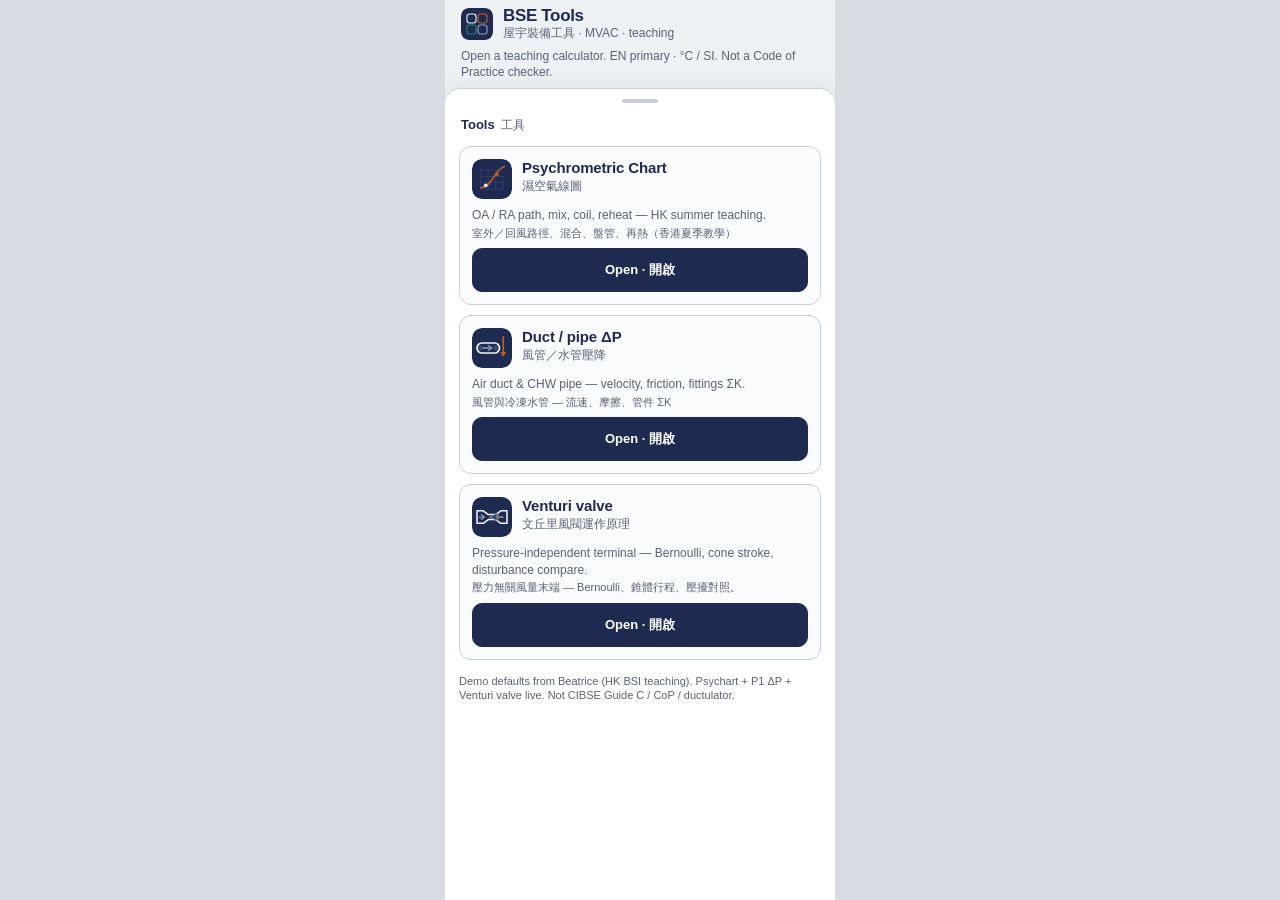
==== index.html @ 530e9b0f "ship: Venturi valve viz live — drop PREVIEW Justin OK via Sua 2026-10-28 Asia/Hong_Kong. Merge previ" ====
<!DOCTYPE html>
<html lang="en">
<head>
  <meta charset="utf-8" />
  <meta name="viewport" content="width=device-width, initial-scale=1, viewport-fit=cover" />
  <title>BSE Tools · 屋宇裝備工具</title>
  <meta name="description" content="BSE teaching tools hub — Psychrometric Chart and more. EN primary · °C / SI. Not a Code of Practice checker." />
  <link rel="stylesheet" href="styles.css" />
  <link rel="icon" href="logos/bse-tools.svg" type="image/svg+xml" />
</head>
<body>
  <div class="phone" id="app">
    <header class="appbar">
      <img class="mark" src="logos/bse-tools.svg" alt="" width="32" height="32" />
      <div class="titles">
        <h1>BSE Tools</h1>
        <div class="sub"><span lang="zh-Hant">屋宇裝備工具</span> · MVAC · teaching</div>
      </div>
    </header>
    <p class="intro">Open a teaching calculator. EN primary · °C / SI. Not a Code of Practice checker.</p>

    <section class="sheet" aria-label="Tools">
      <div class="grab" aria-hidden="true"></div>
      <div class="section-label">
        <span class="en">Tools</span>
        <span class="zh" lang="zh-Hant">工具</span>
      </div>

      <div class="cards">
        <a class="card" id="card-psychart" href="https://justinksw.github.io/psychrometric-chart/" aria-labelledby="card-psychart-en card-psychart-zh">
          <div class="card-top">
            <img src="logos/psychart.svg" alt="" width="40" height="40" />
            <div class="card-titles">
              <span class="en" id="card-psychart-en">Psychrometric Chart</span>
              <span class="zh" id="card-psychart-zh" lang="zh-Hant">濕空氣線圖</span>
            </div>
          </div>
          <p class="purpose">
            OA / RA path, mix, coil, reheat — HK summer teaching.
            <span class="zh-line" lang="zh-Hant">室外／回風路徑、混合、盤管、再熱（香港夏季教學）</span>
          </p>
          <span class="cta">Open · 開啟</span>
        </a>

        <a class="card" id="card-p1" href="https://justinksw.github.io/pressure-drop/" aria-labelledby="card-p1-en card-p1-zh">
          <div class="card-top">
            <img src="logos/p1-dp.svg" alt="" width="40" height="40" />
            <div class="card-titles">
              <span class="en" id="card-p1-en">Duct / pipe ΔP</span>
              <span class="zh" id="card-p1-zh" lang="zh-Hant">風管／水管壓降</span>
            </div>
          </div>
          <p class="purpose">
            Air duct &amp; CHW pipe — velocity, friction, fittings ΣK.
            <span class="zh-line" lang="zh-Hant">風管與冷凍水管 — 流速、摩擦、管件 ΣK</span>
          </p>
          <span class="cta">Open · 開啟</span>
        </a>

        <a class="card" id="card-venturi" href="tools/venturi-valve/" aria-label="Open Venturi valve teaching tool">
          <div class="card-top">
            <img src="logos/venturi-valve.svg" alt="" width="40" height="40" />
            <div class="card-titles">
              <span class="en">Venturi valve</span>
              <span class="zh">文丘里風閥運作原理</span>
            </div>
          </div>
          <p class="purpose">
            Pressure-independent terminal — Bernoulli, cone stroke, disturbance compare.
            <span class="zh-line">壓力無關風量末端 — Bernoulli、錐體行程、壓擾對照。</span>
          </p>
          <span class="cta">Open · 開啟</span>
        </a>
      </div>

      <p class="demo-note">Demo defaults from Beatrice (HK BSI teaching). Psychart + P1 ΔP + Venturi valve live. Not CIBSE Guide C / CoP / ductulator.</p>
    </section>
  </div>
</body>
</html>
---- styles.css ----
/* Tokens + type lifted from live psychart styles.css — do not invent a separate hub palette */
:root {
  --canvas: #EEF1F4;
  --panel: #FFFFFF;
  --ink: #1E2A50;
  --muted: #5A6178;
  --line: #C8CDD8;
  --accent: #C45C26;
  --comfort-edge: #2E7D6E;
  --focus: #174A7C;
  --safe-top: env(safe-area-inset-top, 0px);
  --safe-bottom: env(safe-area-inset-bottom, 0px);
}
* { box-sizing: border-box; }
html, body {
  margin: 0;
  padding: 0;
  background: #D8DCE2;
  color: var(--ink);
  font-family: -apple-system, BlinkMacSystemFont, "Segoe UI", Roboto,
    "Noto Sans TC", "PingFang TC", "Helvetica Neue", sans-serif;
  -webkit-text-size-adjust: 100%;
}
/* Primary canvas = iPhone 13 CSS frame (same as psychart .phone) */
.phone {
  width: 390px;
  max-width: 100vw;
  min-height: 844px;
  height: 100dvh;
  max-height: 100dvh;
  margin: 0 auto;
  background: var(--canvas);
  display: flex;
  flex-direction: column;
  overflow: hidden;
  position: relative;
}
@media (max-width: 430px) {
  .phone { width: 100%; min-height: 100dvh; }
}

header.appbar {
  flex: 0 0 auto;
  padding: 6px 16px 4px;
  padding-top: calc(6px + var(--safe-top));
  display: flex;
  align-items: center;
  gap: 10px;
}
header.appbar img.mark {
  width: 32px;
  height: 32px;
  border-radius: 8px;
  flex: 0 0 auto;
}
header.appbar .titles { min-width: 0; flex: 1 1 auto; }
header.appbar h1 {
  margin: 0;
  font-size: 17px;
  font-weight: 700;
  letter-spacing: -0.02em;
  line-height: 1.2;
}
header.appbar .sub {
  font-size: 12px;
  color: var(--muted);
  font-weight: 500;
  line-height: 1.3;
  overflow-wrap: anywhere;
  word-break: keep-all;
}
.badge {
  font-size: 11px;
  font-weight: 700;
  color: #8a4b12;
  background: #fde8d4;
  border: 1px solid #e8b078;
  border-radius: 999px;
  padding: 4px 8px;
  white-space: nowrap;
  flex: 0 0 auto;
}

.intro {
  margin: 0;
  padding: 2px 16px 8px;
  font-size: 12px;
  color: var(--muted);
  line-height: 1.35;
}

/* Sheet-style list area — same white sheet language as psychart bottom sheet */
.sheet {
  flex: 1 1 auto;
  min-height: 0;
  background: var(--panel);
  border-radius: 16px 16px 0 0;
  box-shadow: 0 -4px 20px rgba(0, 0, 0, 0.06);
  border-top: 1px solid var(--line);
  padding: 10px 14px calc(12px + var(--safe-bottom));
  overflow-x: hidden;
  overflow-y: auto;
  -webkit-overflow-scrolling: touch;
  display: flex;
  flex-direction: column;
  gap: 10px;
}
.grab {
  width: 36px;
  height: 4px;
  border-radius: 999px;
  background: var(--line);
  margin: 0 auto 4px;
}
.section-label {
  display: flex;
  align-items: baseline;
  gap: 6px;
  padding: 0 2px 2px;
}
.section-label .en {
  font-size: 13px;
  font-weight: 700;
}
.section-label .zh {
  font-size: 12px;
  color: var(--muted);
  font-weight: 500;
}

.cards {
  display: flex;
  flex-direction: column;
  gap: 10px;
}

.card {
  background: #FAFBFC;
  border: 1px solid var(--line);
  border-radius: 12px;
  padding: 12px;
  display: flex;
  flex-direction: column;
  gap: 8px;
  text-decoration: none;
  color: inherit;
}
.card.soon {
  cursor: default;
  background: #F3F5F8;
}
.card-top {
  display: flex;
  align-items: flex-start;
  gap: 10px;
}
.card-top img {
  width: 40px;
  height: 40px;
  border-radius: 10px;
  flex: 0 0 auto;
}
.card-titles { min-width: 0; flex: 1 1 auto; }
.card-titles .en {
  display: block;
  font-size: 15px;
  font-weight: 700;
  letter-spacing: -0.01em;
  line-height: 1.25;
}
.card-titles .zh {
  display: block;
  font-size: 12px;
  color: var(--muted);
  font-weight: 500;
  margin-top: 1px;
  line-height: 1.3;
  overflow-wrap: anywhere;
  word-break: keep-all;
}
.purpose {
  margin: 0;
  font-size: 12px;
  color: var(--muted);
  line-height: 1.35;
}
.purpose .zh-line {
  display: block;
  margin-top: 2px;
  font-size: 11px;
  overflow-wrap: anywhere;
  word-break: keep-all;
}

.cta {
  display: inline-flex;
  align-items: center;
  justify-content: center;
  min-height: 44px;
  min-width: 44px;
  padding: 0 10px;
  border-radius: 10px;
  font-size: 13px;
  font-weight: 600;
  border: 1px solid var(--ink);
  background: var(--ink);
  color: #fff;
  align-self: stretch;
  text-align: center;
}
/* Ring sits on the card link. .cta is a span, so :focus-visible never reached it. */
.card:focus-visible {
  outline: 3px solid var(--focus);
  outline-offset: 2px;
}
.cta.soon {
  background: var(--panel);
  color: var(--muted);
  border-color: var(--line);
  font-weight: 600;
}

.demo-note {
  margin: 4px 0 0;
  font-size: 11px;
  color: var(--muted);
  line-height: 1.35;
}
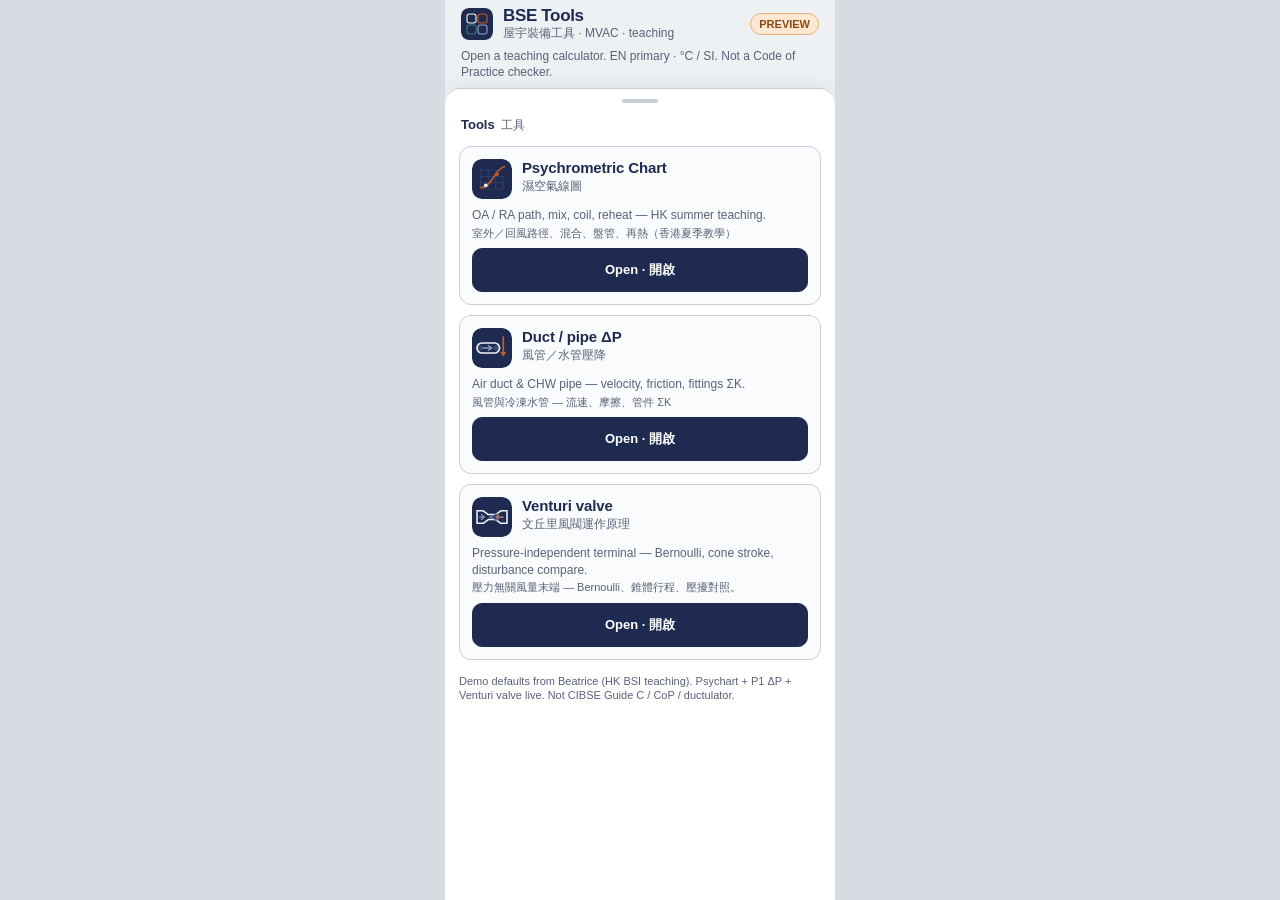
==== commit e5d3c938: "feat(venturi): layman Fork A v6 preview — 4-stage mock v2 Map mockup venturi-valve-v2 layman viz int" ====
--- a/index.html
+++ b/index.html
@@ -5,6 +5,7 @@
   <meta name="viewport" content="width=device-width, initial-scale=1, viewport-fit=cover" />
   <title>BSE Tools · 屋宇裝備工具</title>
   <meta name="description" content="BSE teaching tools hub — Psychrometric Chart and more. EN primary · °C / SI. Not a Code of Practice checker." />
+  <meta name="robots" content="noindex" />
   <link rel="stylesheet" href="styles.css" />
   <link rel="icon" href="logos/bse-tools.svg" type="image/svg+xml" />
 </head>
@@ -16,6 +17,7 @@
         <h1>BSE Tools</h1>
         <div class="sub"><span lang="zh-Hant">屋宇裝備工具</span> · MVAC · teaching</div>
       </div>
+      <span class="badge">PREVIEW</span>
     </header>
     <p class="intro">Open a teaching calculator. EN primary · °C / SI. Not a Code of Practice checker.</p>
 
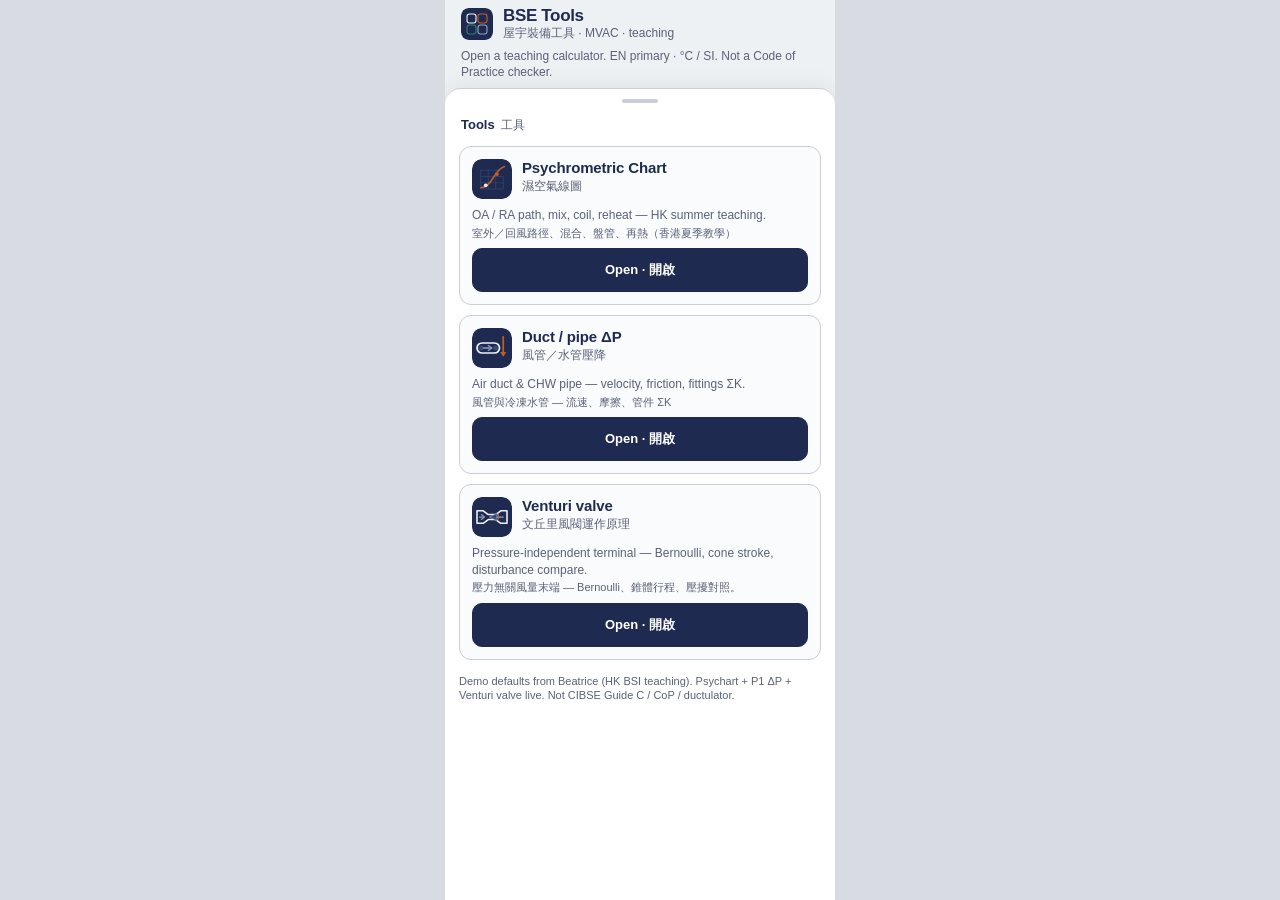
==== commit f846dd80: "chore(venturi): drop PREVIEW — layman Fork A live Co-authored-by: justinksw <justinksw@users.noreply" ====
--- a/index.html
+++ b/index.html
@@ -5,7 +5,6 @@
   <meta name="viewport" content="width=device-width, initial-scale=1, viewport-fit=cover" />
   <title>BSE Tools · 屋宇裝備工具</title>
   <meta name="description" content="BSE teaching tools hub — Psychrometric Chart and more. EN primary · °C / SI. Not a Code of Practice checker." />
-  <meta name="robots" content="noindex" />
   <link rel="stylesheet" href="styles.css" />
   <link rel="icon" href="logos/bse-tools.svg" type="image/svg+xml" />
 </head>
@@ -17,7 +16,6 @@
         <h1>BSE Tools</h1>
         <div class="sub"><span lang="zh-Hant">屋宇裝備工具</span> · MVAC · teaching</div>
       </div>
-      <span class="badge">PREVIEW</span>
     </header>
     <p class="intro">Open a teaching calculator. EN primary · °C / SI. Not a Code of Practice checker.</p>
 
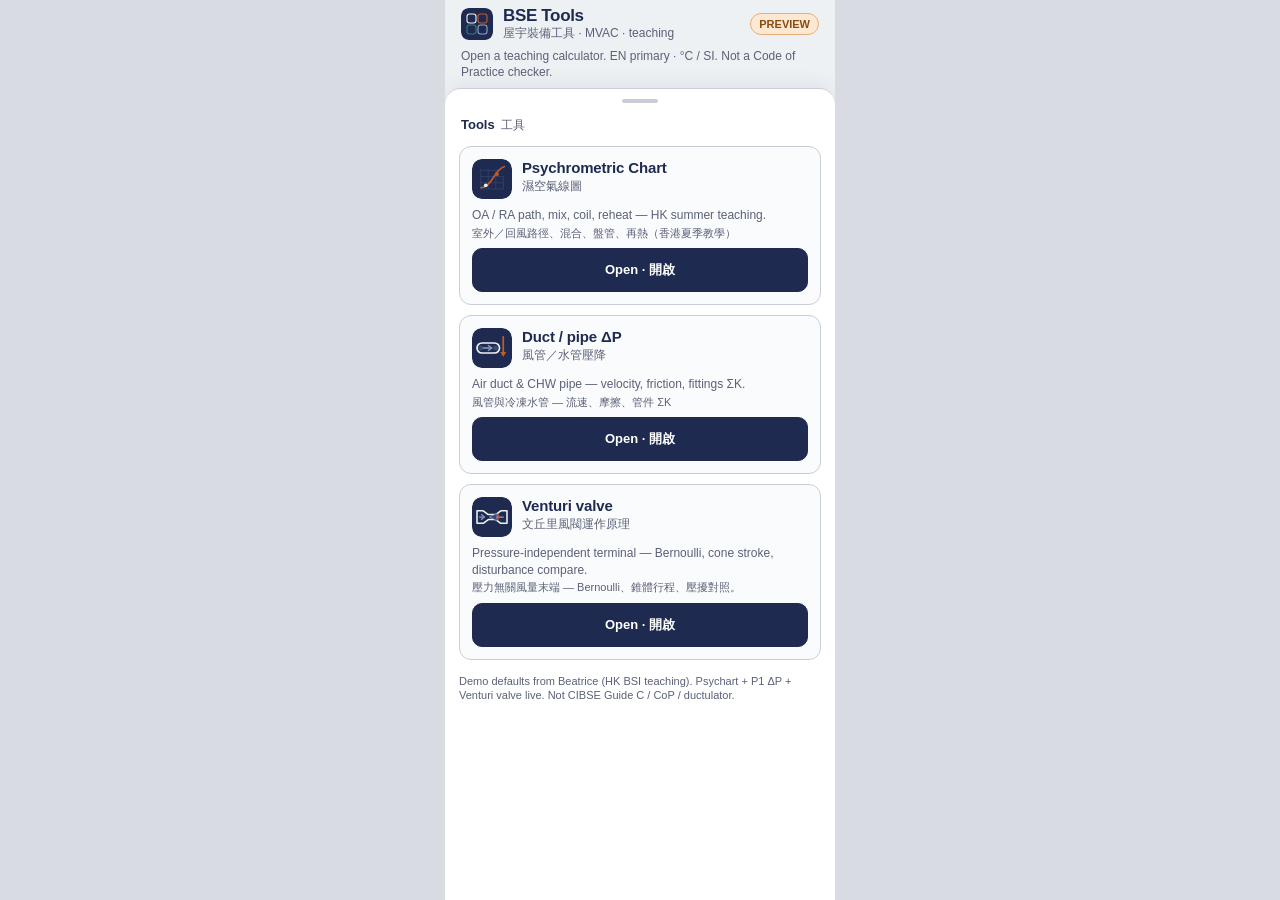
==== commit 089a0abd: "preview(venturi): expand first eFoot PI; restore PREVIEW chrome Re-add hub and Venturi PREVIEW badge" ====
--- a/index.html
+++ b/index.html
@@ -5,6 +5,7 @@
   <meta name="viewport" content="width=device-width, initial-scale=1, viewport-fit=cover" />
   <title>BSE Tools · 屋宇裝備工具</title>
   <meta name="description" content="BSE teaching tools hub — Psychrometric Chart and more. EN primary · °C / SI. Not a Code of Practice checker." />
+  <meta name="robots" content="noindex" />
   <link rel="stylesheet" href="styles.css" />
   <link rel="icon" href="logos/bse-tools.svg" type="image/svg+xml" />
 </head>
@@ -16,6 +17,7 @@
         <h1>BSE Tools</h1>
         <div class="sub"><span lang="zh-Hant">屋宇裝備工具</span> · MVAC · teaching</div>
       </div>
+      <span class="badge">PREVIEW</span>
     </header>
     <p class="intro">Open a teaching calculator. EN primary · °C / SI. Not a Code of Practice checker.</p>
 
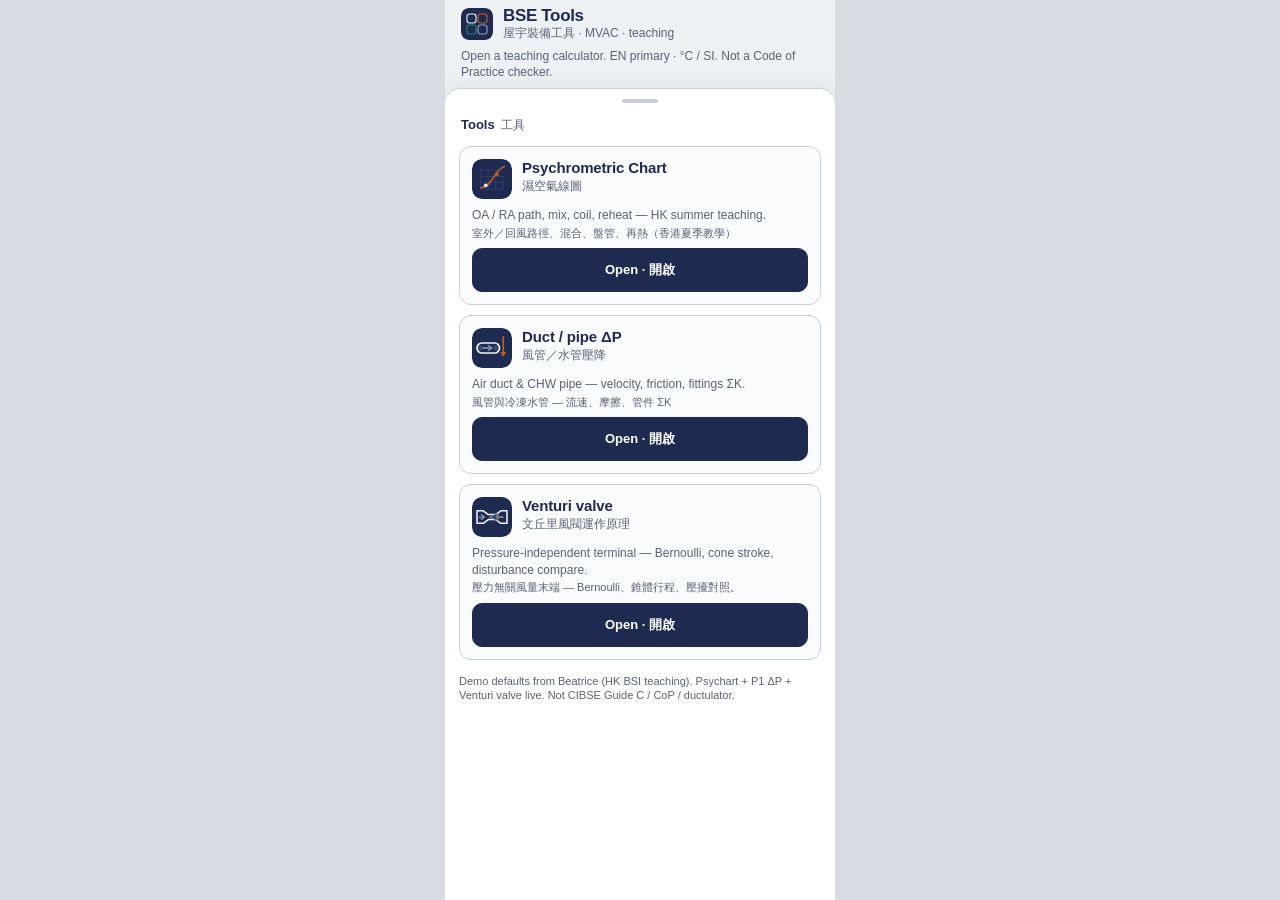
==== commit 97160a27: "chore(venturi): drop PREVIEW — PI expand + eFoot A live Co-authored-by: justinksw <justinksw@users.n" ====
--- a/index.html
+++ b/index.html
@@ -5,7 +5,6 @@
   <meta name="viewport" content="width=device-width, initial-scale=1, viewport-fit=cover" />
   <title>BSE Tools · 屋宇裝備工具</title>
   <meta name="description" content="BSE teaching tools hub — Psychrometric Chart and more. EN primary · °C / SI. Not a Code of Practice checker." />
-  <meta name="robots" content="noindex" />
   <link rel="stylesheet" href="styles.css" />
   <link rel="icon" href="logos/bse-tools.svg" type="image/svg+xml" />
 </head>
@@ -17,7 +16,6 @@
         <h1>BSE Tools</h1>
         <div class="sub"><span lang="zh-Hant">屋宇裝備工具</span> · MVAC · teaching</div>
       </div>
-      <span class="badge">PREVIEW</span>
     </header>
     <p class="intro">Open a teaching calculator. EN primary · °C / SI. Not a Code of Practice checker.</p>
 
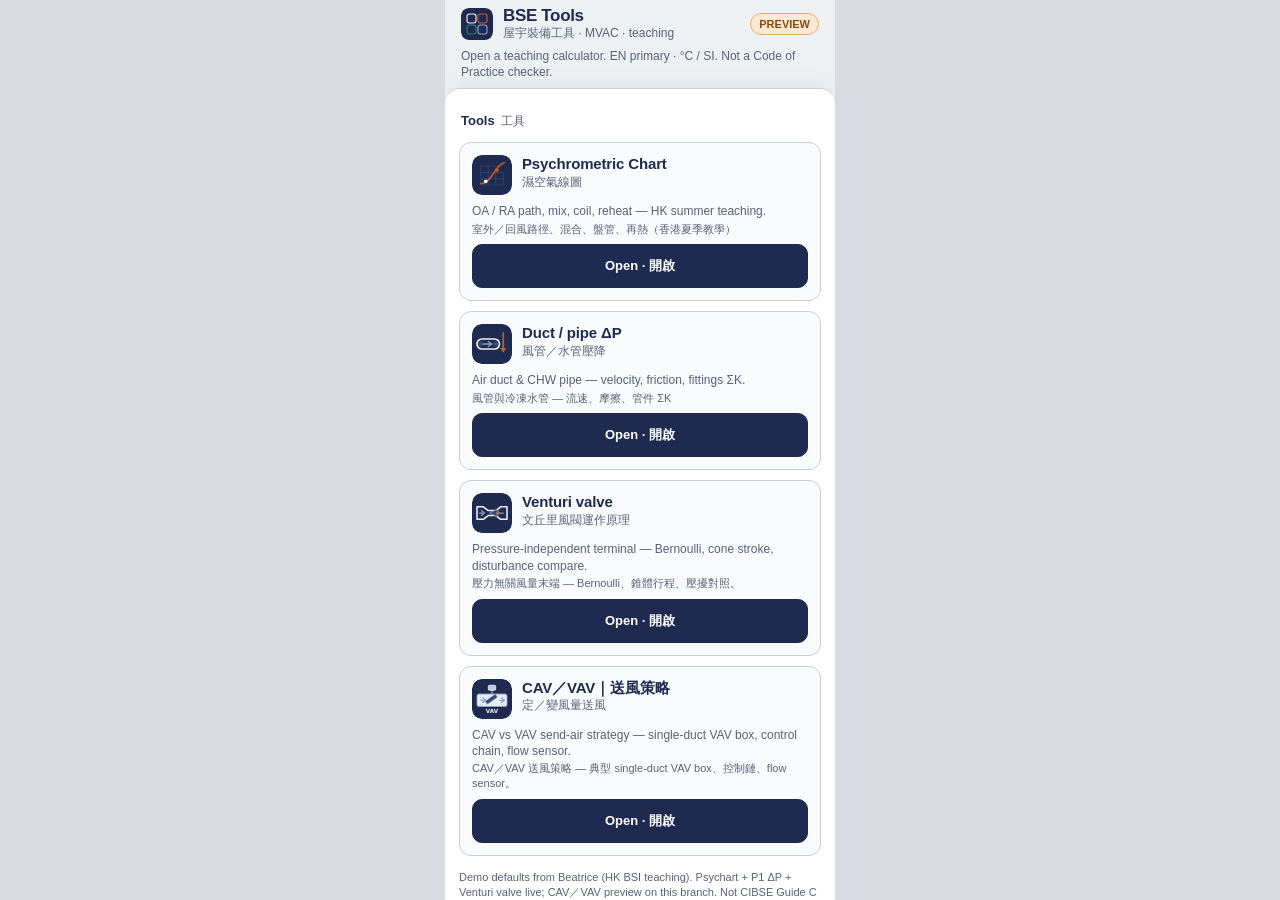
==== commit 2d8331ab: "feat(cav-vav): add PREVIEW teaching page and hub card Ship tools/cav-vav from locked mock (4 stages," ====
--- a/index.html
+++ b/index.html
@@ -3,8 +3,9 @@
 <head>
   <meta charset="utf-8" />
   <meta name="viewport" content="width=device-width, initial-scale=1, viewport-fit=cover" />
-  <title>BSE Tools · 屋宇裝備工具</title>
+  <title>BSE Tools · 屋宇裝備工具 · PREVIEW</title>
   <meta name="description" content="BSE teaching tools hub — Psychrometric Chart and more. EN primary · °C / SI. Not a Code of Practice checker." />
+  <meta name="robots" content="noindex" />
   <link rel="stylesheet" href="styles.css" />
   <link rel="icon" href="logos/bse-tools.svg" type="image/svg+xml" />
 </head>
@@ -16,6 +17,7 @@
         <h1>BSE Tools</h1>
         <div class="sub"><span lang="zh-Hant">屋宇裝備工具</span> · MVAC · teaching</div>
       </div>
+      <span class="badge">PREVIEW</span>
     </header>
     <p class="intro">Open a teaching calculator. EN primary · °C / SI. Not a Code of Practice checker.</p>
 
@@ -71,9 +73,24 @@
           </p>
           <span class="cta">Open · 開啟</span>
         </a>
+
+        <a class="card" id="card-cav-vav" href="tools/cav-vav/" aria-labelledby="card-cav-vav-en card-cav-vav-zh">
+          <div class="card-top">
+            <img src="logos/cav-vav.svg" alt="" width="40" height="40" />
+            <div class="card-titles">
+              <span class="en" id="card-cav-vav-en">CAV／VAV｜送風策略</span>
+              <span class="zh" id="card-cav-vav-zh" lang="zh-Hant">定／變風量送風</span>
+            </div>
+          </div>
+          <p class="purpose">
+            CAV vs VAV send-air strategy — single-duct VAV box, control chain, flow sensor.
+            <span class="zh-line" lang="zh-Hant">CAV／VAV 送風策略 — 典型 single-duct VAV box、控制鏈、flow sensor。</span>
+          </p>
+          <span class="cta">Open · 開啟</span>
+        </a>
       </div>
 
-      <p class="demo-note">Demo defaults from Beatrice (HK BSI teaching). Psychart + P1 ΔP + Venturi valve live. Not CIBSE Guide C / CoP / ductulator.</p>
+      <p class="demo-note">Demo defaults from Beatrice (HK BSI teaching). Psychart + P1 ΔP + Venturi valve live; CAV／VAV preview on this branch. Not CIBSE Guide C / CoP / ductulator.</p>
     </section>
   </div>
 </body>
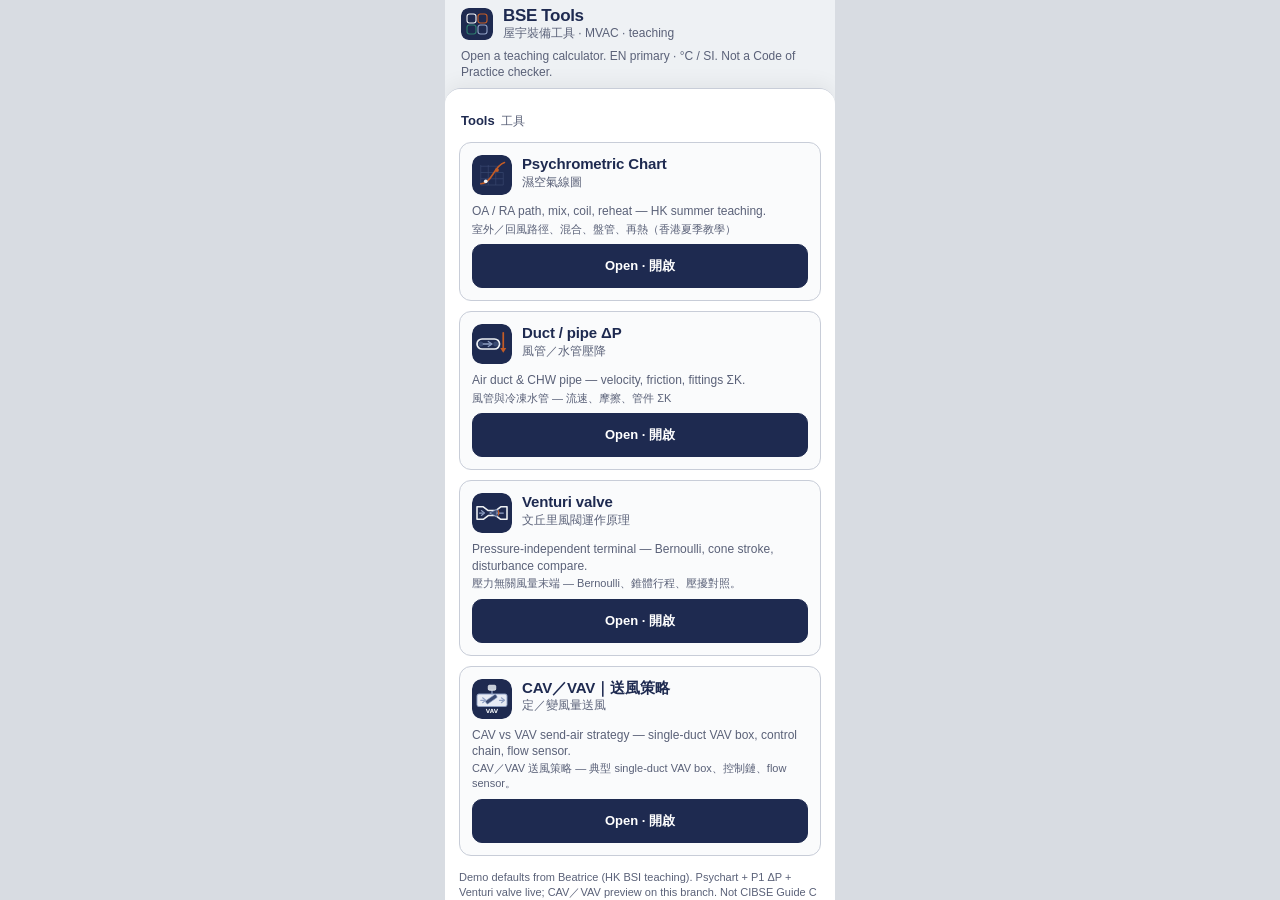
==== commit 823bd261: "chore(cav-vav): drop PREVIEW — CAV／VAV live Co-authored-by: justinksw <justinksw@users.noreply.githu" ====
--- a/index.html
+++ b/index.html
@@ -3,9 +3,8 @@
 <head>
   <meta charset="utf-8" />
   <meta name="viewport" content="width=device-width, initial-scale=1, viewport-fit=cover" />
-  <title>BSE Tools · 屋宇裝備工具 · PREVIEW</title>
+  <title>BSE Tools · 屋宇裝備工具</title>
   <meta name="description" content="BSE teaching tools hub — Psychrometric Chart and more. EN primary · °C / SI. Not a Code of Practice checker." />
-  <meta name="robots" content="noindex" />
   <link rel="stylesheet" href="styles.css" />
   <link rel="icon" href="logos/bse-tools.svg" type="image/svg+xml" />
 </head>
@@ -17,7 +16,6 @@
         <h1>BSE Tools</h1>
         <div class="sub"><span lang="zh-Hant">屋宇裝備工具</span> · MVAC · teaching</div>
       </div>
-      <span class="badge">PREVIEW</span>
     </header>
     <p class="intro">Open a teaching calculator. EN primary · °C / SI. Not a Code of Practice checker.</p>
 
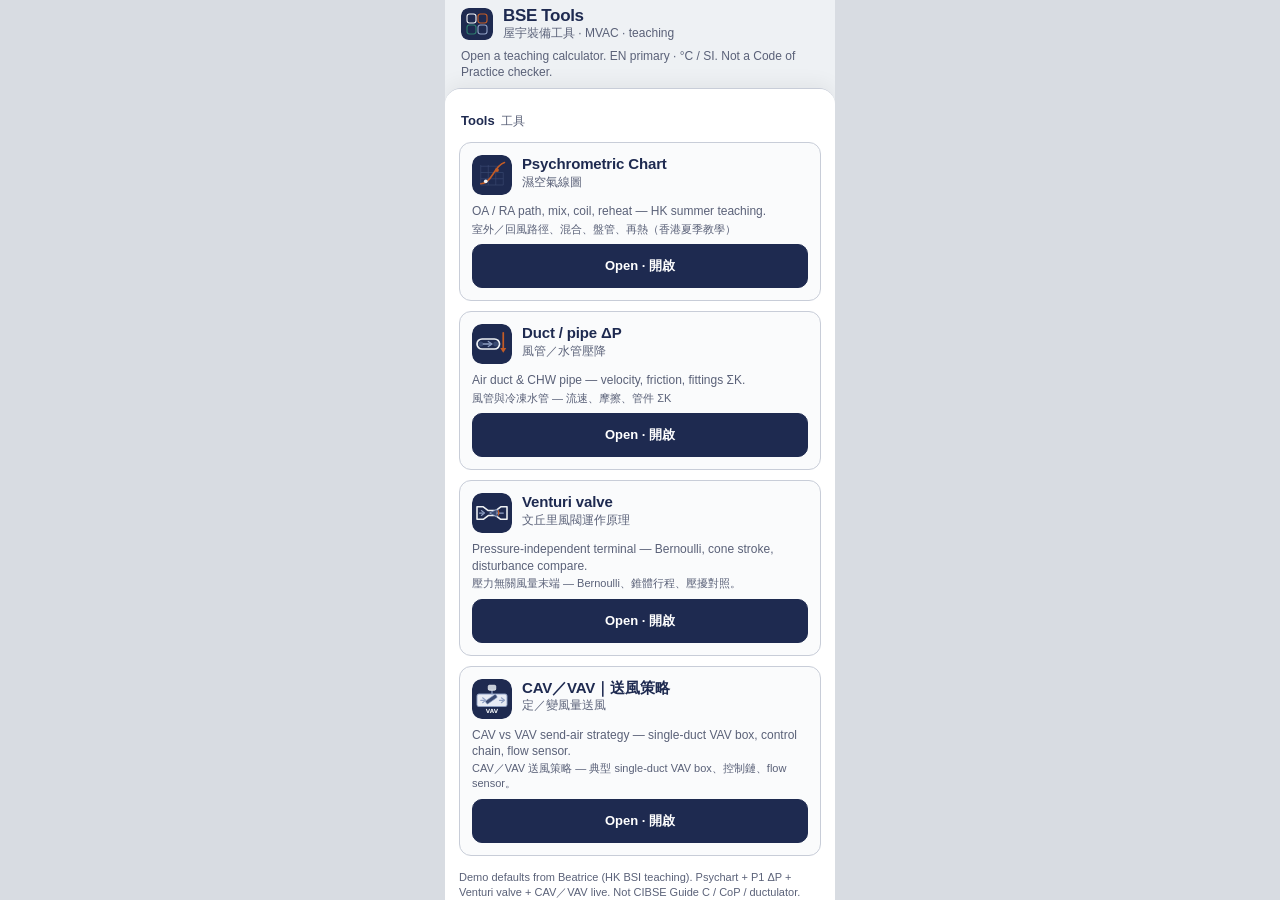
==== commit ae129b18: "chore(hub): demo-note — CAV／VAV live (drop preview branch wording) Co-authored-by: justinksw <justin" ====
--- a/index.html
+++ b/index.html
@@ -88,7 +88,7 @@
         </a>
       </div>
 
-      <p class="demo-note">Demo defaults from Beatrice (HK BSI teaching). Psychart + P1 ΔP + Venturi valve live; CAV／VAV preview on this branch. Not CIBSE Guide C / CoP / ductulator.</p>
+      <p class="demo-note">Demo defaults from Beatrice (HK BSI teaching). Psychart + P1 ΔP + Venturi valve + CAV／VAV live. Not CIBSE Guide C / CoP / ductulator.</p>
     </section>
   </div>
 </body>
